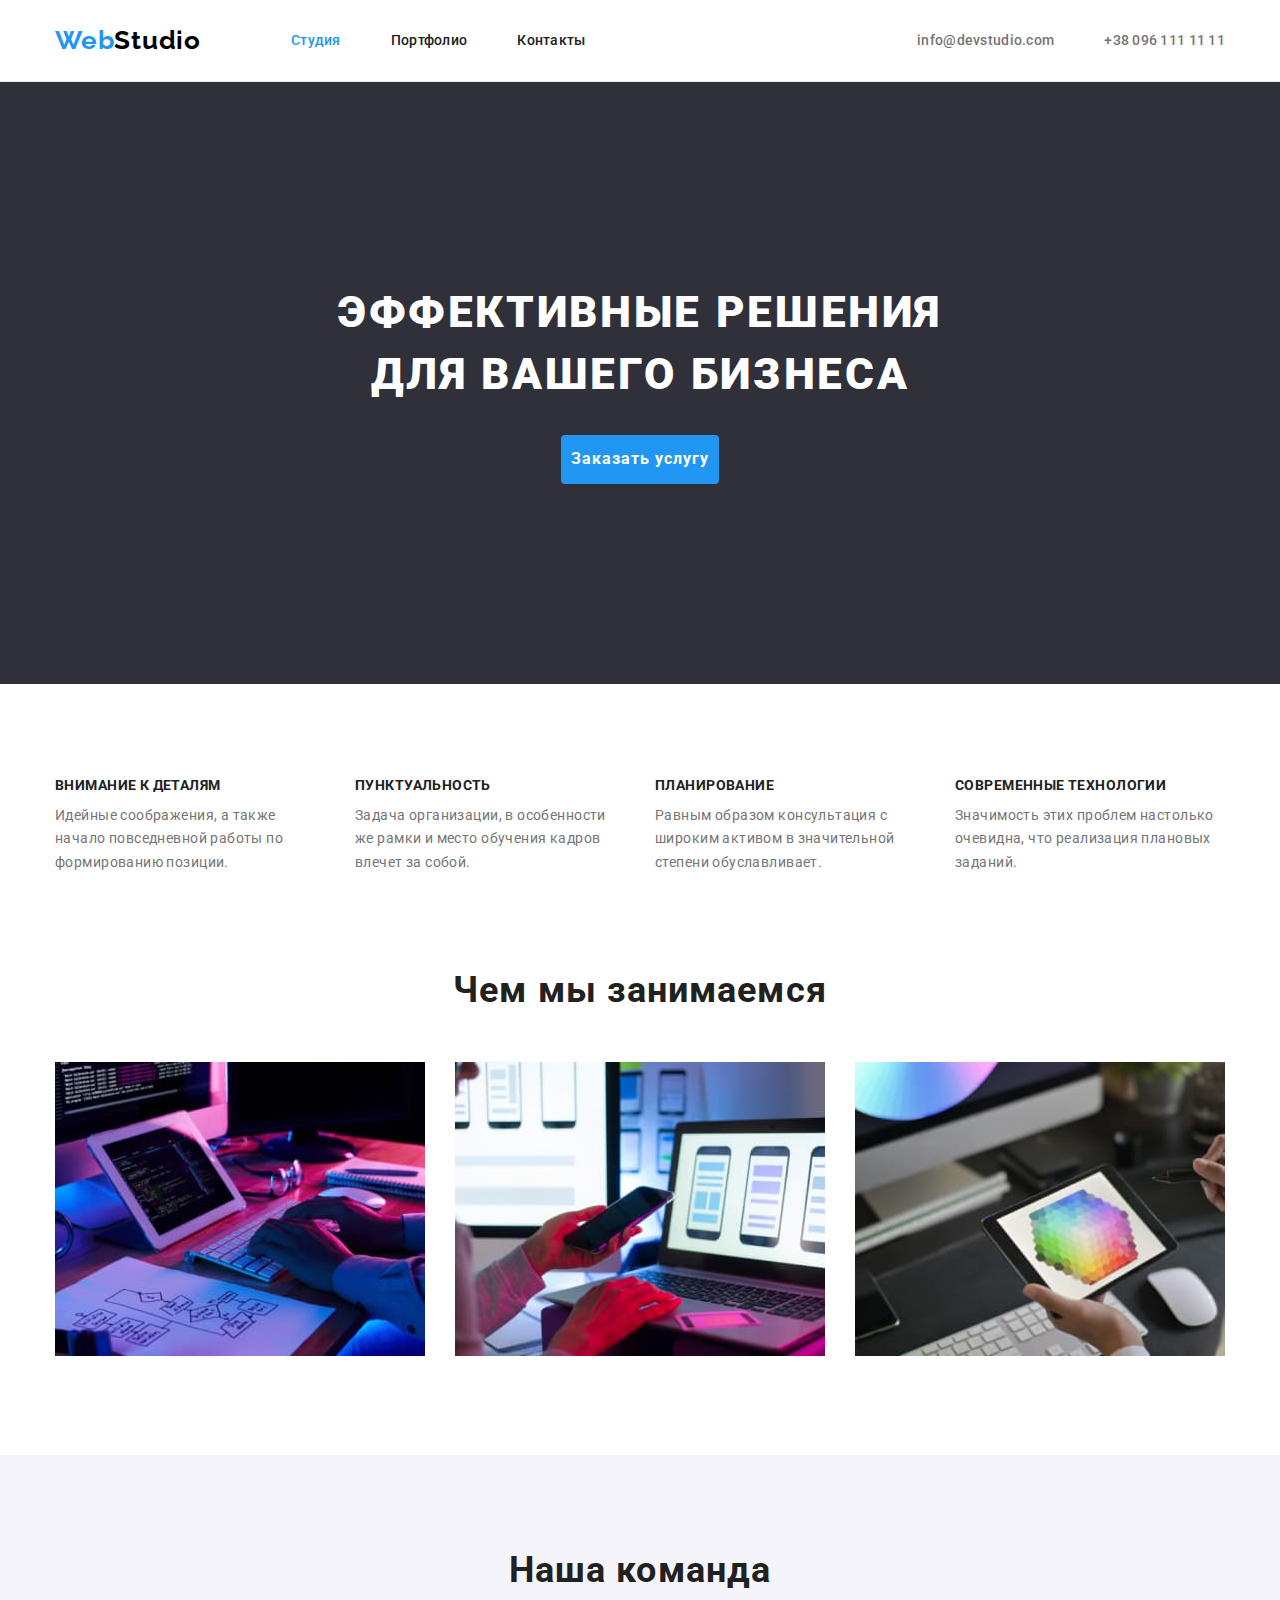
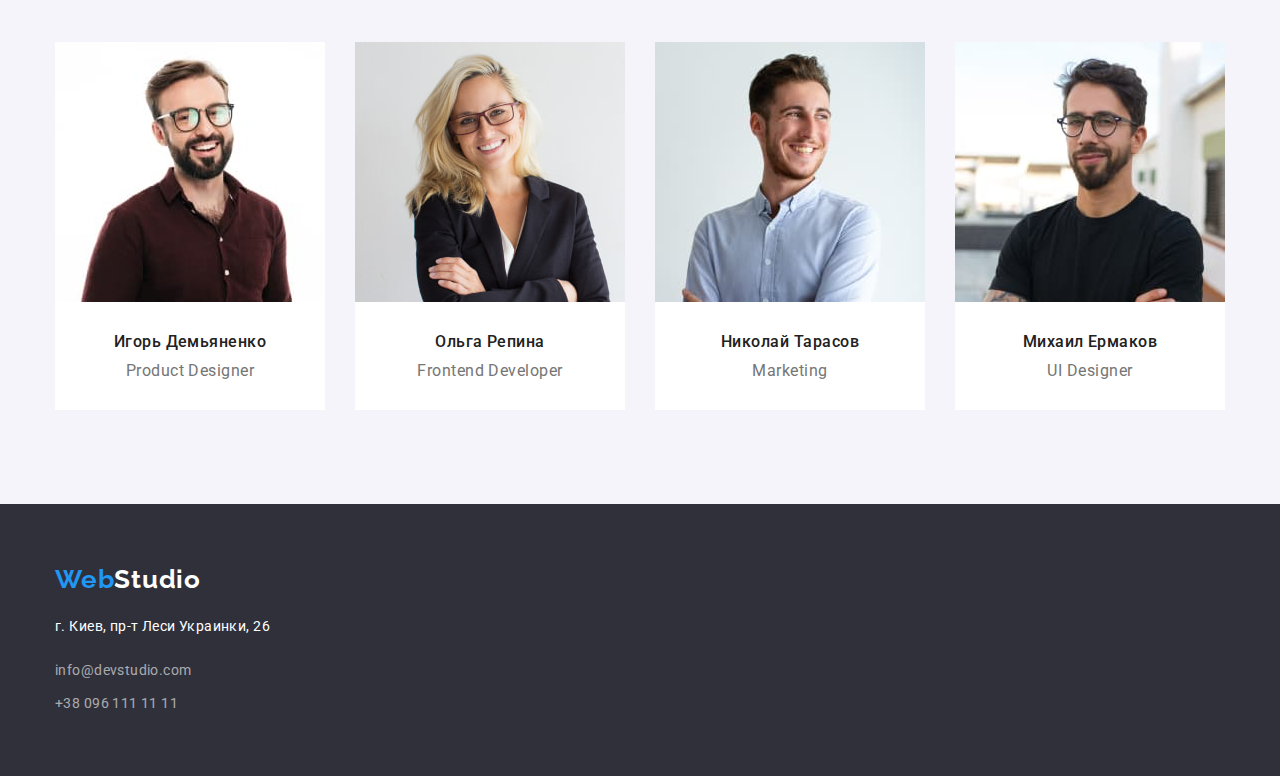
==== index.html @ c94e4ad8 "clone" ====
<!DOCTYPE html>
<html lang="ru">
  <head>
    <meta charset="UTF-8" />
    <meta http-equiv="X-UA-Compatible" content="IE=edge" />
    <meta name="viewport" content="width=device-width, initial-scale=1.0" />
    <title>Студия</title>
    <link rel="preconnect" href="https://fonts.googleapis.com" />
    <link rel="preconnect" href="https://fonts.gstatic.com" crossorigin />
    <link
      href="https://fonts.googleapis.com/css2?family=Raleway:wght@700&family=Roboto:wght@400;500;700;900&display=swap"
      rel="stylesheet"
    />
    <link
      rel="stylesheet"
      href="https://cdnjs.cloudflare.com/ajax/libs/modern-normalize/1.1.0/modern-normalize.min.css"
    />
    <link rel="stylesheet" href="./css/styles.css" />
  </head>
  <body>
    <!-- Шапка сайта -->
    <header>
      <div class="container navigation">
        <nav class="main-nav">
          <a href="./index.html" class="logo"><span>Web</span>Studio</a>
          <ul class="site-nav list">
            <li><a href="./index.html" class="current-page link">Студия</a></li>
            <li><a href="./portfolio.html" class="link">Портфолио</a></li>
            <li><a href="" class="link">Контакты</a></li>
          </ul>
        </nav>
        <ul class="auth-nav list">
          <li><a href="mailto:info@devstudio.com" class="link">info@devstudio.com</a></li>
          <li><a href="tel:+380961111111" class="link">+38 096 111 11 11</a></li>
        </ul>
      </div>
    </header>
    <main>
      <!-- Герой -->
      <section class="hero">
        <h1 class="hero-title">
          Эффективные решения <br />
          для вашего бизнеса
        </h1>
        <button type="button" class="button">Заказать услугу</button>
      </section>
      <!--Род деятельности-->
      <section class="section-features">
        <div class="container">
          <h2 class="hide">Наши особенности</h2>
          <!--Потом спрячем через стили-->
          <ul class="list features-list">
            <li class="features-colum">
              <h3 class="features-title">Внимание к деталям</h3>
              <p class="features-description">
                Идейные соображения, а также начало повседневной работы по формированию позиции.
              </p>
            </li>
            <li class="features-colum">
              <h3 class="features-title">Пунктуальность</h3>
              <p class="features-description">
                Задача организации, в особенности же рамки и место обучения кадров влечет за собой.
              </p>
            </li>
            <li class="features-colum">
              <h3 class="features-title">Планирование</h3>
              <p class="features-description">
                Равным образом консультация с широким активом в значительной степени обуславливает.
              </p>
            </li>
            <li class="features-colum">
              <h3 class="features-title">Современные технологии</h3>
              <p class="features-description">
                Значимость этих проблем настолько очевидна, что реализация плановых заданий.
              </p>
            </li>
          </ul>
        </div>
      </section>
      <section class="section">
        <div class="container">
          <h2 class="characteristic-title">Чем мы занимаемся</h2>
          <ul class="list characteristic-imgs">
            <li>
              <img
                class="characteristic-picture"
                src="./images/box_1.jpg"
                alt="коддинг"
                width="370"
              />
            </li>
            <li>
              <img
                class="characteristic-picture"
                src="./images/box_2.jpg"
                alt="мобайл"
                width="370"
              />
            </li>
            <li>
              <img
                class="characteristic-picture"
                src="./images/box_3.jpg"
                alt="дизайн"
                width="370"
              />
            </li>
          </ul>
        </div>
      </section>
      <!--Наша команда-->
      <section class="section team">
        <div class="container">
          <h2 class="team-title">Наша команда</h2>
          <ul class="member list">
            <li class="member-li">
              <img class="member-img" src="./images/igor.jpg" alt="игорь" />
              <div class="member-dscr">
                <h3 class="member-title">Игорь Демьяненко</h3>
                <p class="member-position" lang="en">Product Designer</p>
              </div>
            </li>
            <li class="member-li">
              <img class="member-img" src="./images/olga.jpg" alt="ольга" width="270" />
              <div class="member-dscr">
                <h3 class="member-title">Ольга Репина</h3>
                <p class="member-position" lang="en">Frontend Developer</p>
              </div>
            </li>
            <li class="member-li">
              <img class="member-img" src="./images/nikola.jpg" alt="николай" width="270" />
              <div class="member-dscr">
                <h3 class="member-title">Николай Тарасов</h3>
                <p class="member-position" lang="en">Marketing</p>
              </div>
            </li>
            <li class="member-li">
              <img class="member-img" src="./images/mihail.jpg" alt="михаил" width="270" />
              <div class="member-dscr">
                <h3 class="member-title">Михаил Ермаков</h3>
                <p class="member-position" lang="en">UI Designer</p>
              </div>
            </li>
          </ul>
        </div>
      </section>
    </main>
    <!--Футер-->
    <footer>
      <section>
        <div class="container">
          <a href="./index.html" class="logo foot"><span>Web</span>Studio</a>
          <address>
            <p class="street">г. Киев, пр-т Леси Украинки, 26</p>
            <ul class="contacts list">
              <li><a class="link" href="mailto:info@devstudio.com">info@devstudio.com</a></li>
              <li><a class="link" href="tel:+380961111111">+38 096 111 11 11</a></li>
            </ul>
          </address>
        </div>
      </section>
    </footer>
  </body>
</html>
---- css/styles.css ----
/* *,::after,::before {
    box-sizing: border-box
} */

/* есть в нормалайзере */

/* :first-child
:last-child
или
:not(:last-child) */

:root {
  --primary-text-color: #757575;
  --primary-title-color: #212121;
  --primary-accent-color: #2196f3;
  --primary-bg-color: #ffffff;
  --secondary-bg-color: #2f303a;
}

body {
  background-color: var(--primary-bg-color);
  color: var(--primary-text-color);

  font-family: 'Roboto', sans-serif;
}

.site-nav .current-page {
  color: var(--primary-accent-color);
}

h1,
h2,
h3,
h4 {
  color: var(--primary-title-color);
}

h1,
h2,
h3,
h4,
p,
ul {
  margin-top: 0;
  margin-bottom: 0;
}

/* !!!!!!!!!!!!!!! Задал ширину контейнера (дивов) + выровнял по середине margin-left + отсутпы 15пикс !!!!!!!!!!!!!!*/
.container {
  width: 1200px;
  padding-left: 15px;
  padding-right: 15px;
  margin-left: auto;
  margin-right: auto;
}

/* !!!!!!!!!!!!!!! Задал внутрении отступы (падинги) в секциях + рамку для проверки внешних отступов (маргинов) !!!!!!!!!!!!!!*/
.section {
  padding-top: 94px;
  padding-bottom: 94px;
  /* outline: 2px solid tomato; */
}

.obvodka {
  /* outline: 2px solid tomato; */
}

header {
  padding-top: 25px;
  padding-bottom: 25px;
  border-bottom: 1px solid #ececec;
}

header a,
footer a {
  text-decoration: none;
}

.list {
  list-style: none;
  padding-left: 0;
}

/* < !-- Шапка сайта начало--> */

.navigation {
  display: flex;
  align-items: center;
}

.main-nav {
  display: flex;
  align-items: center;
}

.site-nav {
  display: flex;
  align-items: center;
}

.site-nav > li {
  margin-right: 50px;
}

.site-nav > li:last-child {
  margin-right: 0;
}

.auth-nav {
  display: flex;
  margin-left: auto;
}

.auth-nav > li {
  margin-right: 50px;
}
.auth-nav > li:last-child {
  margin-right: 0;
}

.logo {
  margin-right: 90px;
  color: #000000;

  font-family: 'Raleway', sans-serif;
  font-weight: 700;
  font-size: 26px;
  line-height: 1.2;
  letter-spacing: 0.03em;
}

.logo > span {
  color: var(--primary-accent-color);
}

.auth-nav a,
.site-nav a {
  font-weight: 500;
  font-size: 14px;
  line-height: 1.1;
  letter-spacing: 0.02em;
}

.site-nav a {
  color: var(--primary-title-color);
}

.auth-nav a {
  color: var(--primary-text-color);
}

.site-nav .link:hover,
.site-nav .link:focus {
  color: var(--primary-accent-color);
}

.auth-nav .link:hover,
.auth-nav .link:focus {
  color: var(--primary-accent-color);
}

/* ----------------------------------------------------- 1 -------------------------------------------------- */

/* < !-- Герой начало --> */

.hero {
  padding-top: 200px;
  padding-bottom: 200px;
  background-color: var(--secondary-bg-color);
  text-align: center;
}

.hero-title {
  margin-bottom: 30px;

  color: var(--primary-bg-color);

  font-weight: 900;
  font-size: 44px;
  line-height: 1.4;
  letter-spacing: 0.06em;
  text-transform: uppercase;
}

.button {
  display: inline-block;
  padding: 10px;

  color: var(--primary-bg-color);
  background-color: var(--primary-accent-color);
  cursor: pointer;
  border: none;
  border-radius: 4px;

  font-weight: 700;
  font-size: 16px;
  line-height: 1.8;
  letter-spacing: 0.06em;
  font-family: inherit;
}

.button:hover {
  background-color: var(--primary-bg-color);
  color: var(--primary-accent-color);
}
.button:active {
  background-color: var(--primary-accent-color);
  color: var(--primary-bg-color);
}

/* < !--Род деятельности--> */

.hide {
  font-size: 0px;
}

.features {
  display: flex;
}

.section-features {
  padding-top: 94px;
}

.features-list {
  display: flex;
}

.features-list > li {
}

.features-colum {
  width: 270px;
  margin-right: 30px;
}
.features-colum:last-child {
  margin-right: 0;
}

.features-title {
  margin-bottom: 10px;

  font-weight: 700;
  font-size: 14px;
  line-height: 1.1;
  letter-spacing: 0.03em;
  text-transform: uppercase;

  margin-bottom: 10px;
}

.features-description {
  font-size: 14px;
  line-height: 1.7;
  letter-spacing: 0.03em;
}

.characteristic-imgs {
  display: flex;
}

.characteristic-imgs > li {
  margin-right: 30px;
}

.characteristic-imgs > li:last-child {
  margin-right: 0;
}

.characteristic-title {
  font-weight: 700;
  font-size: 36px;
  line-height: 1.2;
  text-align: center;
  letter-spacing: 0.03em;

  margin-bottom: 50px;
}

/* < !--Наша команда--> */

.team {
  background-color: #f5f4fa;
}

.member {
  display: flex;
}

.member-li {
  margin-right: 30px;

  width: 270px;
  background-color: var(--primary-bg-color);
}

.member-dscr {
  padding-top: 30px;
  padding-bottom: 30px;
}

.team-title {
  font-weight: 700;
  font-size: 36px;
  line-height: 1.2;
  text-align: center;
  letter-spacing: 0.03em;

  margin-bottom: 50px;
}
.member-img {
  display: block;
}

.member-title {
  margin-bottom: 10px;

  font-weight: 500;
  font-size: 16px;
  line-height: 1.2;
  letter-spacing: 0.03em;

  text-align: center;
}

.member-position {
  line-height: 1.2;
  letter-spacing: 0.03em;

  text-align: center;
}

.member-dscr {
  padding-bottom: 30px;
}

/* < !--Футер--> */

footer {
  background-color: var(--secondary-bg-color);
  font-style: normal;
  padding-top: 60px;
  padding-bottom: 60px;
}

.logo.foot {
  display: inline-block;
  margin-bottom: 20px;
  margin-right: 0px;
}

.foot {
  color: var(--primary-bg-color);
}
.street {
  display: inline-block;
  margin-bottom: 20px;
}

address {
  font-style: normal;
}

address a,
address p {
  font-size: 14px;
  line-height: 1.7;
  letter-spacing: 0.03em;
}
address p {
  color: var(--primary-bg-color);
}

.contacts li:not(:last-child) {
  margin-bottom: 9px;
}

.contacts a {
  display: inline-block;
  color: rgba(255, 255, 255, 0.6);
}
.contacts .link:hover,
.contacts .link:focus {
  color: var(--primary-accent-color);
}
/* ----------------------------------------------------- 2 -------------------------------------------------- */
/* < !-- Портфолио --> */
.portfolio-buttons {
  display: flex;
  justify-content: center;
  margin-bottom: 50px;
}

.portfolio-buttons li:not(:last-child) {
  margin-right: 8px;
}

.portfolio-button {
  padding: 6px 22px;

  font-weight: 500;
  font-size: 16px;
  line-height: 1.6;
  letter-spacing: 0.03em;
  font-family: inherit;
  background-color: #f5f4fa;
  border: none;
  border-radius: 4px;
  cursor: pointer;
}

/* .portfolio-button:last-child {
  margin-right: 8px;
} */

.portfolio-button:hover {
  background: var(--primary-accent-color);
  color: var(--primary-bg-color);
}

.portfolio-button:active {
  background: var(--primary-bg-color);
  color: var(--primary-accent-color);
}

.portfolio-examples {
  display: flex;
  flex-wrap: wrap;
  flex-basis: calc(100% / 3-30px);
  margin-top: -30px;
  margin-left: -30px;
}

.portfolio-examples li {
  margin-left: 30px;
  margin-top: 30px;
}

.portfolio-thmb {
  padding-bottom: 20px;
  padding-top: 20px;
  padding-left: 24px;
  padding-right: 24px;
  border-left: 1px solid #eeeeee;
  border-right: 1px solid #eeeeee;
  border-bottom: 1px solid #eeeeee;
}

.portfolio a {
  text-decoration: none;
}

.portfolio-img {
}

.portfolio-title {
  font-weight: 700;
  font-size: 18px;
  line-height: 2;
  letter-spacing: 0.06em;

  margin-bottom: 4px;
}

.portfolio-dscr {
  color: var(--primary-text-color);

  line-height: 30px;
  letter-spacing: 0.03em;
}
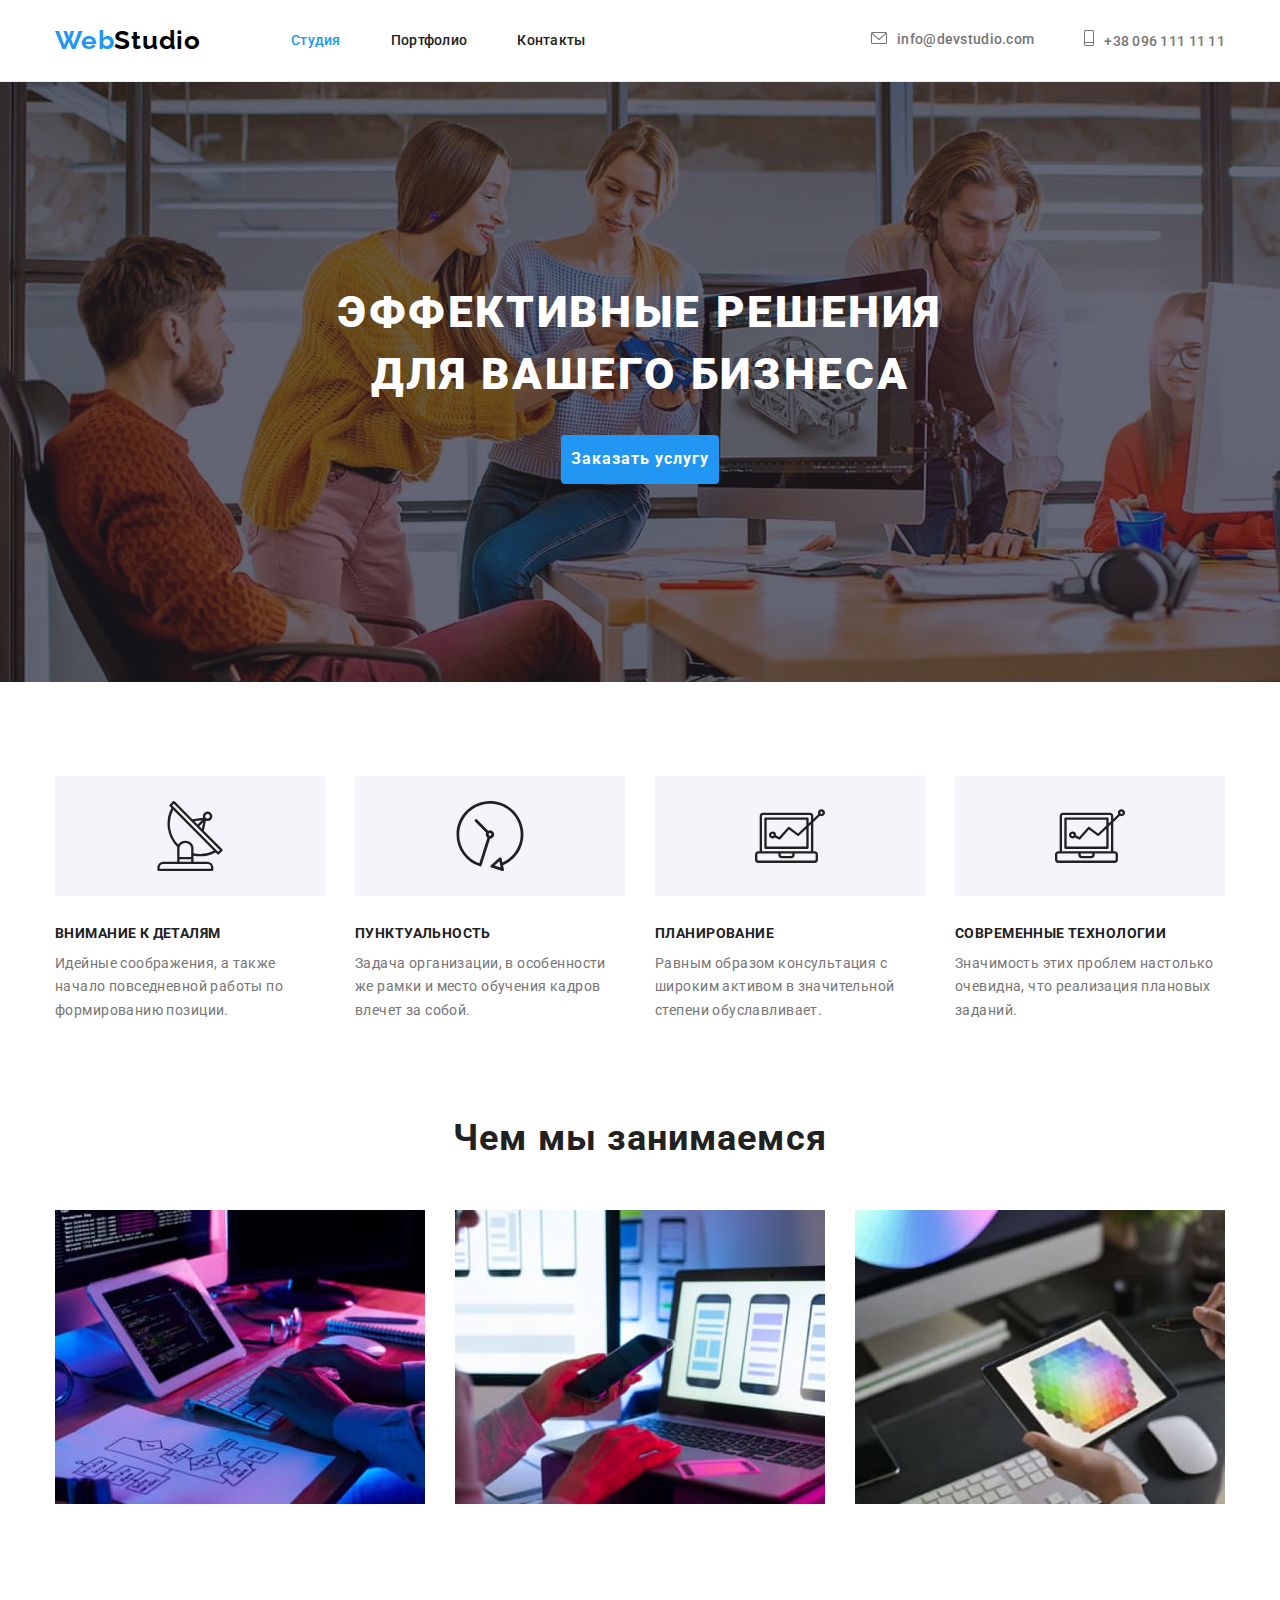
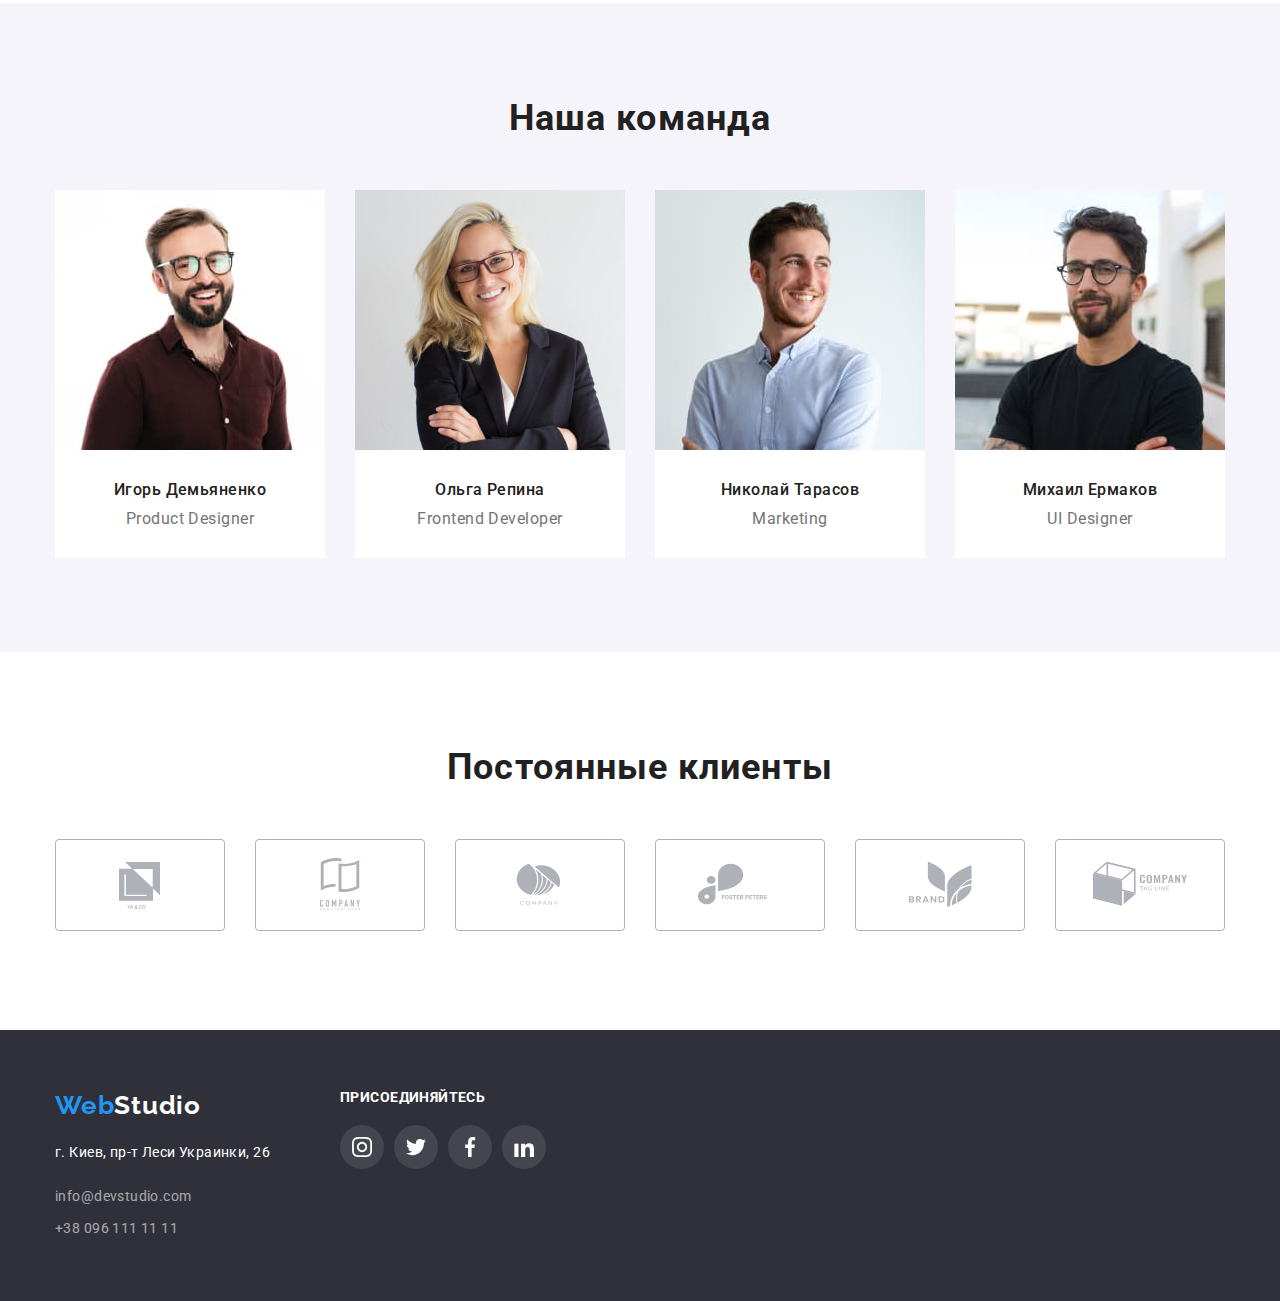
==== commit 3d002bd7: "проба многослойности беграунда" ====
--- a/index.html
+++ b/index.html
@@ -30,8 +30,8 @@
           </ul>
         </nav>
         <ul class="auth-nav list">
-          <li><a href="mailto:info@devstudio.com" class="link">info@devstudio.com</a></li>
-          <li><a href="tel:+380961111111" class="link">+38 096 111 11 11</a></li>
+          <li class="auth-mail"><a href="mailto:info@devstudio.com" class="link">info@devstudio.com</a></li>
+          <li class="auth-tell"><a href="tel:+380961111111" class="link">+38 096 111 11 11</a></li>
         </ul>
       </div>
     </header>
@@ -144,18 +144,46 @@
           </ul>
         </div>
       </section>
+
+      <!-- Постоянные клиенты -->
+      <section class="section">
+        <div class="container">
+          <h2 class="partners-title">Постоянные клиенты</h2>
+          <ul class="partners list">
+            <li class="partners-item"><img src="./images/client-1.svg" alt="" /></li>
+            <li class="partners-item"><img src="./images/client-2.svg" alt="" /></li>
+            <li class="partners-item"><img src="./images/client-3.svg" alt="" /></li>
+            <li class="partners-item"><img src="./images/client-4.svg" alt="" /></li>
+            <li class="partners-item"><img src="./images/client-5.svg" alt="" /></li>
+            <li class="partners-item"><img src="./images/client-6.svg" alt="" /></li>
+            </div>
+          </ul>
+      </section>
     </main>
     <!--Футер-->
     <footer>
       <section>
-        <div class="container">
-          <a href="./index.html" class="logo foot"><span>Web</span>Studio</a>
-          <address>
-            <p class="street">г. Киев, пр-т Леси Украинки, 26</p>
-            <ul class="contacts list">
-              <li><a class="link" href="mailto:info@devstudio.com">info@devstudio.com</a></li>
-              <li><a class="link" href="tel:+380961111111">+38 096 111 11 11</a></li>
-            </ul>
+        <div class="container footer">
+            <div>
+              <a href="./index.html" class="logo foot"><span>Web</span>Studio</a>
+              <address>
+                <p class="street">г. Киев, пр-т Леси Украинки, 26</p>
+                <ul class="contacts list">
+                  <li><a class="link" href="mailto:info@devstudio.com">info@devstudio.com</a></li>
+                  <li><a class="link" href="tel:+380961111111">+38 096 111 11 11</a></li>
+                </ul>
+              </div>
+            <div class="footer-social">
+              <p class="footer-title">Присоединяйтесь</p>
+              <div>
+                <ul class="footer-list list">
+                  <li ><a href="https://www.instagram.com/ " class="footer-instagram" target="_blank" rel="noopener noreferrer "></a></li>
+                  <li><a href="https://twitter.com/tweeter" class="footer-tweeter" target="_blank" rel="noopener noreferrer "></a></li>
+                  <li><a href="https://www.facebook.com/" class="footer-facebook" target="_blank" rel="noopener noreferrer "></a></li>
+                  <li><a href="https://ru.linkedin.com/" class="footer-linkein" target="_blank" rel="noopener noreferrer "></a></li>
+                </ul>
+              </div>
+            </div>
           </address>
         </div>
       </section>
--- a/css/styles.css
+++ b/css/styles.css
@@ -15,6 +15,7 @@
   --primary-accent-color: #2196f3;
   --primary-bg-color: #ffffff;
   --secondary-bg-color: #2f303a;
+  --secondary-bg-color2: #f5f4fa;
 }
 
 body {
@@ -107,7 +108,7 @@
 }
 
 .auth-nav {
-  display: flex;
+  display: inline-flex;
   margin-left: auto;
 }
 
@@ -116,6 +117,27 @@
 }
 .auth-nav > li:last-child {
   margin-right: 0;
+}
+
+.auth-mail::before {
+  display: inline-flex;
+  margin-right: 10px;
+  width: 16px;
+  height: 12px;
+  content: '';
+  background-image: url(../images/mail-icon.svg);
+  background-size: contain;
+}
+
+/* Делал маленькие иконки перед лишками */
+.auth-tell::before {
+  display: inline-flex;
+  margin-right: 10px;
+  width: 10px;
+  height: 16px;
+  content: '';
+  background-image: url(../images/tell-icon.svg);
+  background-size: contain;
 }
 
 .logo {
@@ -168,6 +190,17 @@
   padding-bottom: 200px;
   background-color: var(--secondary-bg-color);
   text-align: center;
+
+  /* Тут я начал делать фон */
+  max-width: 1600px;
+  max-height: 600px;
+  margin-left: auto;
+  margin-right: auto;
+  background-image: linear-gradient(to right, rgba(47, 48, 58, 0.4), rgba(47, 48, 58, 0.4)),
+    url(../images/hero-bg.jpg);
+  content: '';
+  background-repeat: no-repeat;
+  background-size: cover;
 }
 
 .hero-title {
@@ -214,27 +247,49 @@
   font-size: 0px;
 }
 
-.features {
-  display: flex;
-}
-
 .section-features {
   padding-top: 94px;
 }
 
 .features-list {
   display: flex;
-}
-
-.features-list > li {
 }
 
 .features-colum {
   width: 270px;
   margin-right: 30px;
 }
+
 .features-colum:last-child {
   margin-right: 0;
+}
+
+/* Сделал общий фон для наложения иконок в Наши особенности */
+.features-colum::before {
+  display: block;
+  height: 120px;
+  content: '';
+  background-color: var(--secondary-bg-color2);
+  margin-bottom: 30px;
+  background-repeat: no-repeat;
+  background-position: center;
+}
+
+/* Накладываю на каждую лишку с подготовленым фоном иконку */
+.features-colum:nth-child(1)::before {
+  background-image: url(../images/features-1.svg);
+}
+
+.features-colum:nth-child(2)::before {
+  background-image: url(../images/features-2.svg);
+}
+
+.features-colum:nth-child(3)::before {
+  background-image: url(../images/features-3.svg);
+}
+
+.features-colum:nth-child(4)::before {
+  background-image: url(../images/features-3.svg);
 }
 
 .features-title {
@@ -280,7 +335,7 @@
 /* < !--Наша команда--> */
 
 .team {
-  background-color: #f5f4fa;
+  background-color: var(--secondary-bg-color2);
 }
 
 .member {
@@ -299,6 +354,22 @@
   padding-bottom: 30px;
 }
 
+/* Тренировался в многослойный беграунд  
+.member-dscr::after {
+  display: flex;
+  margin-top: 28px;
+  margin-bottom: 9.62px;
+  content: '';
+  height: 22px;
+  width: 270px;
+  background-image: url(../images/instagram.svg), url(../images/tweeter.svg),
+    url(../images/facebook.svg), url(../images/linkedin.svg);
+  background-size: 20px, 20px, 20px 20px, 20px;
+  background-repeat: no-repeat;
+  background-position: 44px, 98px, 157px, 206px;
+}
+*/
+
 .team-title {
   font-weight: 700;
   font-size: 36px;
@@ -332,6 +403,25 @@
 
 .member-dscr {
   padding-bottom: 30px;
+}
+
+.partners {
+  display: flex;
+}
+
+.partners-title {
+  margin-bottom: 50px;
+
+  font-weight: 700;
+  font-size: 36px;
+  line-height: 1.2;
+  letter-spacing: 0.03em;
+
+  text-align: center;
+}
+
+.partners-item:not(:last-child) {
+  margin-right: 30px;
 }
 
 /* < !--Футер--> */
@@ -383,6 +473,85 @@
 .contacts .link:focus {
   color: var(--primary-accent-color);
 }
+
+.footer-title {
+  margin-bottom: 20px;
+  color: var(--primary-bg-color);
+  font-weight: 700;
+  font-size: 14px;
+  line-height: 1.1;
+  letter-spacing: 0.03em;
+  text-transform: uppercase;
+}
+
+.footer-social {
+  margin-left: 70px;
+}
+
+.footer {
+  display: flex;
+}
+
+.footer-list {
+  display: flex;
+}
+
+.footer-list li:not(:last-child) {
+  margin-right: 10px;
+}
+
+.footer-list li:hover {
+  background-color: var(--primary-accent-color);
+  border-radius: 50%;
+}
+.footer-instagram {
+  display: inline-block;
+  width: 44px;
+  height: 44px;
+  border-radius: 50%;
+  content: '';
+  background-color: rgba(255, 255, 255, 0.1);
+  background-image: url(../images/instagram-foot.svg);
+  background-repeat: no-repeat;
+  background-position: center;
+}
+
+.footer-tweeter {
+  display: inline-block;
+  width: 44px;
+  height: 44px;
+  border-radius: 50%;
+  content: '';
+  background-color: rgba(255, 255, 255, 0.1);
+  background-image: url(../images/tweeter-foot.svg);
+  background-repeat: no-repeat;
+  background-position: center;
+}
+
+.footer-facebook {
+  display: inline-block;
+  width: 44px;
+  height: 44px;
+  border-radius: 50%;
+  content: '';
+  background-color: rgba(255, 255, 255, 0.1);
+  background-image: url(../images/facebook-foot.svg);
+  background-repeat: no-repeat;
+  background-position: center;
+}
+
+.footer-linkein {
+  display: inline-block;
+  width: 44px;
+  height: 44px;
+  border-radius: 50%;
+  content: '';
+  background-color: rgba(255, 255, 255, 0.1);
+  background-image: url(../images/linkedin-foot.svg);
+  background-repeat: no-repeat;
+  background-position: center;
+}
+
 /* ----------------------------------------------------- 2 -------------------------------------------------- */
 /* < !-- Портфолио --> */
 .portfolio-buttons {
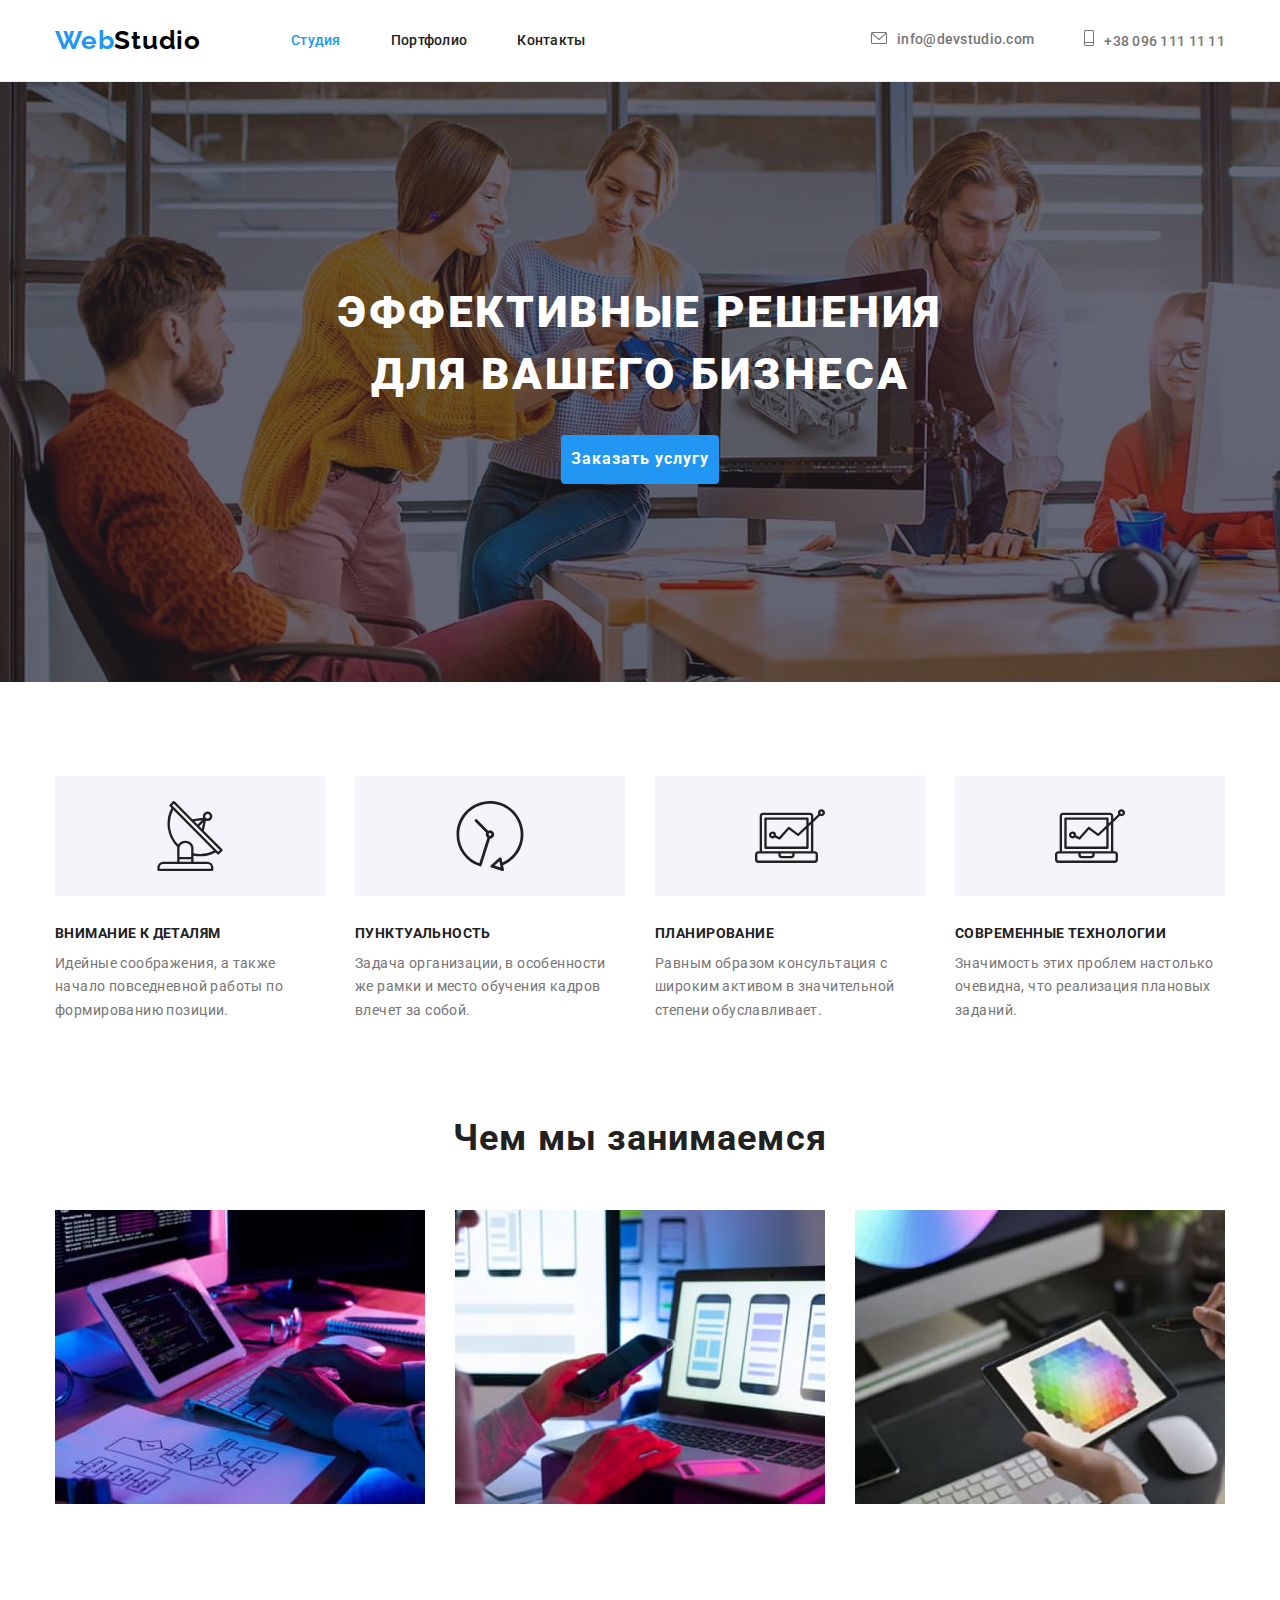
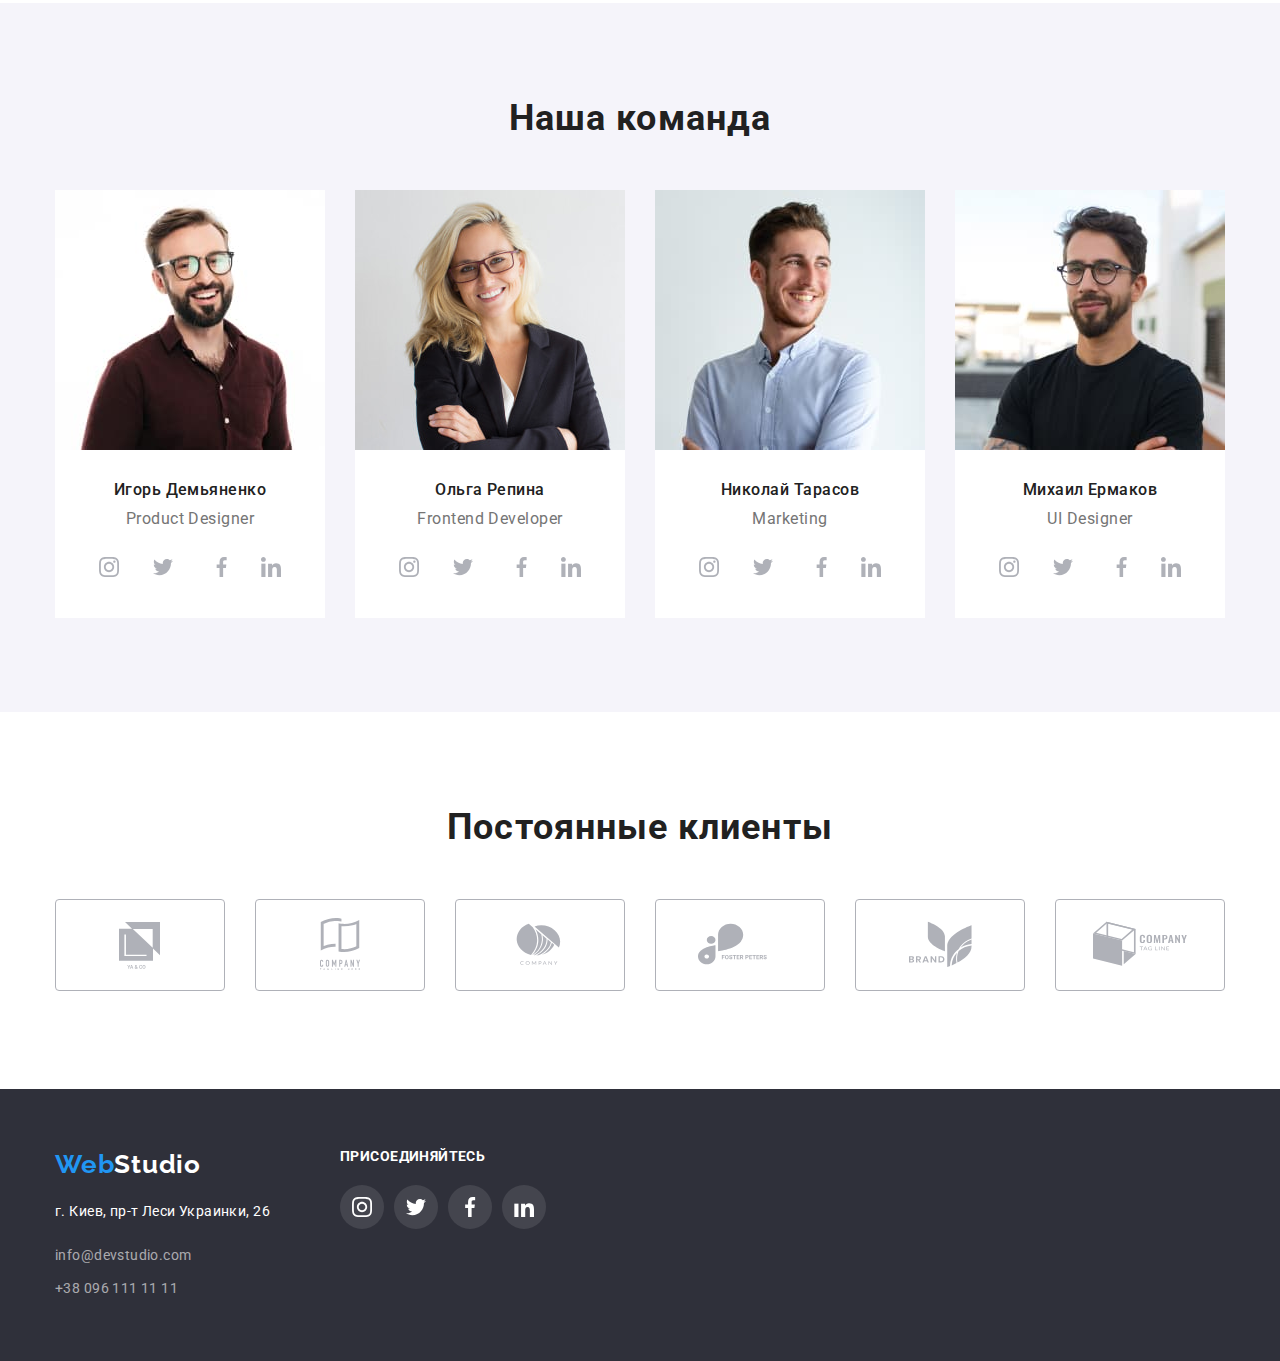
==== commit 9abfdda2: "правки" ====
--- a/index.html
+++ b/index.html
@@ -162,7 +162,6 @@
     </main>
     <!--Футер-->
     <footer>
-      <section>
         <div class="container footer">
             <div>
               <a href="./index.html" class="logo foot"><span>Web</span>Studio</a>
@@ -186,7 +185,6 @@
             </div>
           </address>
         </div>
-      </section>
     </footer>
   </body>
 </html>
--- a/css/styles.css
+++ b/css/styles.css
@@ -343,10 +343,12 @@
 }
 
 .member-li {
-  margin-right: 30px;
-
   width: 270px;
   background-color: var(--primary-bg-color);
+}
+
+.member-li:not(:last-child) {
+  margin-right: 30px;
 }
 
 .member-dscr {
@@ -354,7 +356,7 @@
   padding-bottom: 30px;
 }
 
-/* Тренировался в многослойный беграунд  
+/* Тренировался в многослойный беграунд*/
 .member-dscr::after {
   display: flex;
   margin-top: 28px;
@@ -368,7 +370,6 @@
   background-repeat: no-repeat;
   background-position: 44px, 98px, 157px, 206px;
 }
-*/
 
 .team-title {
   font-weight: 700;
